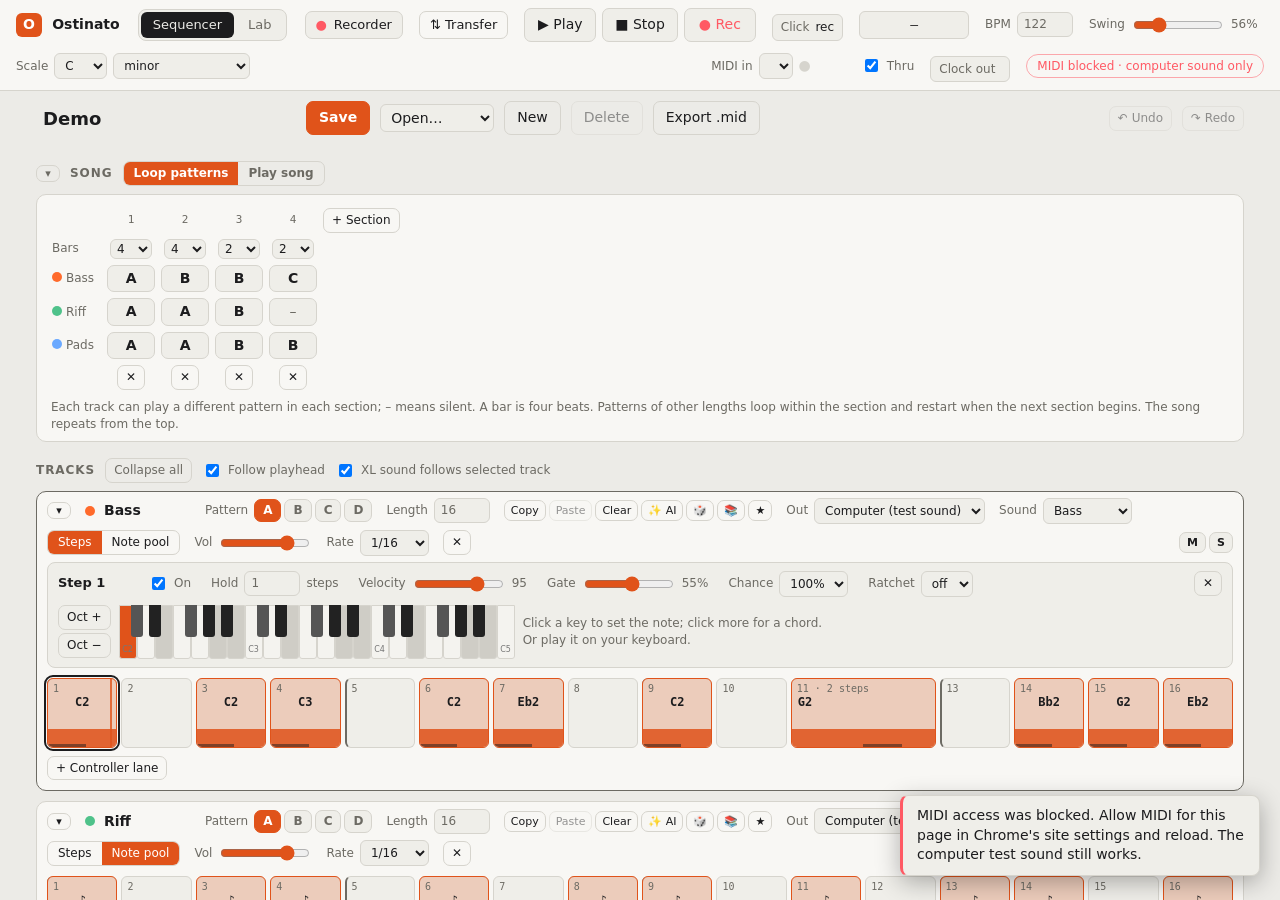
==== editor.html @ 7d1cdc45 "Ostinato: instruments, sequencer and recorder in the browser, with the microKORG XL supported in dep" ====
<!doctype html>
<html lang="en">
<head>
  <meta charset="utf-8">
  <meta name="viewport" content="width=device-width, initial-scale=1">
  <title>microKORG XL · Ostinato</title>
  <link rel="stylesheet" href="style.css">
  <!-- These pages run inside index.html, which keeps both alive so playback never stops. -->
  <script>if (top === self) location.replace('index.html' + location.search + '#editor');</script>
</head>
<body>
  <header class="topbar">
    <div class="brand">
      <span class="brand-mark">O</span>
      <span class="brand-name">Ostinato</span>
      <nav class="app-nav" aria-label="Switch view">
        <a href="index.html#editor" data-view="editor" aria-current="page">microKORG XL</a>
        <a href="index.html#sequencer" data-view="sequencer">Sequencer</a>
        <a href="index.html#lab" data-view="lab">Lab</a>
      </nav>
    </div>
    <div class="midi-setup">
      <label>In <select id="midi-in"></select></label>
      <label>Out <select id="midi-out"></select></label>
      <label>Ch <select id="midi-ch"></select></label>
      <label title="Whole program: resends the full patch on each edit — always works. Parameter: sends just the changed value — smoother while notes are held.">Send
        <select id="send-mode">
          <option value="dump">Whole program</option>
          <option value="param">Parameter</option>
        </select>
      </label>
      <button id="btn-connect" class="ghost">Find synth</button>
      <span id="conn-status" class="status-pill">No MIDI</span>
    </div>
  </header>

  <section class="program-bar">
    <div class="program-id">
      <span id="slot-label" class="slot">--</span>
      <input id="prog-name" maxlength="8" spellcheck="false" autocomplete="off" aria-label="Program name">
      <span id="voicing" class="vbadge"></span>
      <span id="dirty-flag" class="dirty" hidden>edited</span>
    </div>
    <div class="program-actions">
      <button id="btn-get" title="Read the program currently selected on the synth">Get from synth</button>
      <button id="btn-send" title="Send this program to the synth's edit buffer (doesn't save)">Send to synth</button>
      <button id="btn-write" class="accent" title="Save this program into one of the synth's 128 slots">Write to slot…</button>
      <button id="btn-mine" title="Keep this sound in your My Sounds collection on this computer">Add to My Sounds</button>
      <span class="sep"></span>
      <button id="btn-load" class="ghost">Open .syx</button>
      <button id="btn-save" class="ghost">Save .syx</button>
      <button id="btn-init" class="ghost" title="Start from a basic saw patch">Init</button>
      <input id="file-input" type="file" accept=".syx,.SYX,.mkxl_all,.mkxlp_all,application/octet-stream" hidden>
    </div>
  </section>

  <nav class="tabs" role="tablist">
    <button role="tab" data-tab="presets">Presets</button>
    <button role="tab" data-tab="ai">AI Designer</button>
    <button role="tab" data-tab="t1" aria-selected="true">Timbre 1</button>
    <button role="tab" data-tab="t2">Timbre 2</button>
    <button role="tab" data-tab="fx">Effects</button>
    <button role="tab" data-tab="arp">Program &amp; Arp</button>
    <button role="tab" data-tab="voc">Vocoder</button>
    <button role="tab" data-tab="lib">Library</button>
    <button role="tab" data-tab="log">MIDI Log</button>
    <button role="tab" data-tab="help">Help</button>
  </nav>

  <main id="view"></main>

  <footer class="keys-bar">
    <div id="keyboard" class="keyboard" aria-label="Audition keyboard"></div>
    <div class="keys-hint">Play with your computer keys: <kbd>A</kbd>–<kbd>K</kbd> white, <kbd>W</kbd> <kbd>E</kbd> <kbd>T</kbd> <kbd>Y</kbd> <kbd>U</kbd> black, <kbd>Z</kbd>/<kbd>X</kbd> octave</div>
  </footer>

  <div id="toasts" class="toasts" aria-live="polite"></div>

  <dialog id="write-dialog">
    <form method="dialog">
      <h2>Write to slot</h2>
      <p>This overwrites the program stored in the chosen slot on the synth.</p>
      <label>Slot <select id="write-slot"></select></label>
      <menu>
        <button value="cancel" class="ghost">Cancel</button>
        <button value="ok" class="accent">Write</button>
      </menu>
    </form>
  </dialog>

  <script type="module" src="js/xl/app.js"></script>
  <script type="module" src="js/core/topbar.js"></script>
</body>
</html>
---- style.css ----
:root {
  --bg: #141416;
  --panel: #1d1e21;
  --panel-2: #25262a;
  --line: #34363b;
  --text: #e9e7e3;
  --muted: #9a9890;
  --accent: #ff6a2b;
  --accent-soft: rgba(255, 106, 43, 0.16);
  --ok: #4fc28a;
  --warn: #f3b33d;
  --err: #ff5964;
  --knob-track: #3a3c42;
  --radius: 10px;
  --mono: ui-monospace, "SF Mono", Menlo, monospace;
  color-scheme: dark;
}

@media (prefers-color-scheme: light) {
  :root:not([data-theme="dark"]) {
    --bg: #ecebe7;
    --panel: #f8f7f4;
    --panel-2: #efeee9;
    --line: #d6d4cd;
    --text: #1c1c1e;
    --muted: #6c6a63;
    --accent: #e0531a;
    --accent-soft: rgba(224, 83, 26, 0.12);
    --knob-track: #d9d7d0;
    color-scheme: light;
  }
}

* { box-sizing: border-box; }

body {
  margin: 0;
  background: var(--bg);
  color: var(--text);
  font: 14px/1.4 -apple-system, BlinkMacSystemFont, "Segoe UI", system-ui, sans-serif;
  padding-bottom: 120px;
}

button, select, input { font: inherit; color: inherit; }

button {
  background: var(--panel-2);
  border: 1px solid var(--line);
  border-radius: 7px;
  padding: 6px 12px;
  cursor: pointer;
  white-space: nowrap;
}
button:hover { border-color: var(--muted); }
button:disabled { opacity: .45; cursor: default; }
button.accent { background: var(--accent); border-color: var(--accent); color: #fff; font-weight: 600; }
button.ghost { background: transparent; }
button.small { padding: 3px 8px; font-size: 12px; }

select {
  background: var(--panel-2);
  border: 1px solid var(--line);
  border-radius: 6px;
  padding: 4px 6px;
  max-width: 100%;
}

kbd {
  font-family: var(--mono);
  font-size: 11px;
  border: 1px solid var(--line);
  border-bottom-width: 2px;
  border-radius: 4px;
  padding: 0 4px;
}

/* ---- top bar ---- */

.topbar {
  display: flex;
  flex-wrap: wrap;
  gap: 12px 24px;
  align-items: center;
  justify-content: space-between;
  padding: 12px 20px;
  border-bottom: 1px solid var(--line);
  background: var(--panel);
}
.brand { display: flex; align-items: center; gap: 10px; }
.brand-mark {
  font-weight: 800;
  letter-spacing: .02em;
  background: var(--accent);
  color: #fff;
  border-radius: 6px;
  padding: 2px 7px;
}
.brand-name { font-weight: 600; }

/* Switches between the microKORG XL editor and Sequencer pages; same place on both. */
.app-nav { display: inline-flex; gap: 2px; margin-left: 8px; padding: 2px; background: var(--panel-2); border: 1px solid var(--line); border-radius: 8px; }
.app-nav a { padding: 4px 12px; border-radius: 6px; color: var(--muted); text-decoration: none; font-size: 13px; font-weight: 500; white-space: nowrap; }
.app-nav a:hover { color: var(--text); }
.app-nav a[aria-current="page"] { background: var(--text); color: var(--bg); }
.midi-setup { display: flex; flex-wrap: wrap; gap: 8px 12px; align-items: center; }
.midi-setup label { display: flex; gap: 6px; align-items: center; color: var(--muted); font-size: 13px; }
.midi-setup select { color: var(--text); }
#midi-in, #midi-out { max-width: 190px; }

.status-pill {
  font-size: 12px;
  padding: 3px 10px;
  border-radius: 99px;
  border: 1px solid var(--line);
  color: var(--muted);
}
.status-pill.ok { color: var(--ok); border-color: color-mix(in srgb, var(--ok) 50%, transparent); }
.status-pill.warn { color: var(--warn); border-color: color-mix(in srgb, var(--warn) 50%, transparent); }
.status-pill.err { color: var(--err); border-color: color-mix(in srgb, var(--err) 50%, transparent); }

/* ---- program bar ---- */

.program-bar {
  display: flex;
  flex-wrap: wrap;
  gap: 12px;
  align-items: center;
  justify-content: space-between;
  padding: 14px 20px;
}
.program-id { display: flex; align-items: center; gap: 12px; }
.slot {
  font-family: var(--mono);
  color: var(--accent);
  font-weight: 700;
  min-width: 3.5em;
}
#prog-name {
  font-family: var(--mono);
  font-size: 22px;
  letter-spacing: .08em;
  width: 12ch;
  background: #0b0b0c;
  color: #ffb08a;
  border: 1px solid var(--line);
  border-radius: 6px;
  padding: 4px 10px;
}
@media (prefers-color-scheme: light) {
  :root:not([data-theme="dark"]) #prog-name { background: #1c1c1e; color: #ffb08a; }
}
.dirty { font-size: 12px; color: var(--warn); }
.program-actions { display: flex; flex-wrap: wrap; gap: 8px; align-items: center; }
.sep { width: 1px; height: 22px; background: var(--line); margin: 0 4px; }

/* ---- tabs ---- */

.tabs {
  display: flex;
  gap: 2px;
  padding: 0 20px;
  border-bottom: 1px solid var(--line);
  overflow-x: auto;
}
.tabs button {
  border: 0;
  border-bottom: 2px solid transparent;
  border-radius: 0;
  background: none;
  padding: 10px 14px;
  color: var(--muted);
}
.tabs button[aria-selected="true"] { color: var(--text); border-bottom-color: var(--accent); }

main { padding: 20px; }

/* ---- modules ---- */

.grid {
  display: grid;
  grid-template-columns: repeat(auto-fill, minmax(260px, 1fr));
  gap: 14px;
  align-items: start;
}
.module {
  background: var(--panel);
  border: 1px solid var(--line);
  border-radius: var(--radius);
  padding: 12px 14px 14px;
}
.module.wide { grid-column: span 2; }
.module.full { grid-column: 1 / -1; }
@media (max-width: 620px) { .module.wide { grid-column: auto; } }
.module h3 {
  margin: 0 0 10px;
  font-size: 12px;
  text-transform: uppercase;
  letter-spacing: .1em;
  color: var(--muted);
  display: flex;
  justify-content: space-between;
  align-items: center;
}
.module h3 .tag { text-transform: none; letter-spacing: 0; color: var(--accent); font-weight: 500; }
.controls { display: flex; flex-wrap: wrap; gap: 10px 6px; align-items: flex-start; }
.module.inactive .controls, .module.inactive .env { opacity: .4; }

.view-note {
  margin: 0 0 14px;
  color: var(--muted);
}
.view-note strong { color: var(--text); }
.toolbar { display: flex; flex-wrap: wrap; gap: 8px; align-items: center; margin-bottom: 14px; }

/* knob */
.knob {
  width: 66px;
  display: flex;
  flex-direction: column;
  align-items: center;
  gap: 2px;
  user-select: none;
  touch-action: none;
}
.knob svg { width: 46px; height: 46px; cursor: ns-resize; display: block; }
.knob svg:focus { outline: none; }
.knob svg:focus-visible { outline: 2px solid var(--accent); outline-offset: 2px; border-radius: 50%; }
.knob .track { stroke: var(--knob-track); }
.knob .fill { stroke: var(--accent); }
.knob .cap { fill: var(--panel-2); stroke: var(--line); }
.knob .needle { stroke: var(--text); }
.knob .label, .choice .label, .toggle .label { font-size: 11px; color: var(--muted); text-align: center; line-height: 1.2; }
.knob .value {
  font-family: var(--mono);
  font-size: 11px;
  color: var(--text);
  text-align: center;
  white-space: nowrap;
  min-height: 1.3em;
}

/* select-style control */
.choice { display: flex; flex-direction: column; gap: 3px; min-width: 96px; }
.choice select { font-size: 12px; }

/* toggle */
.toggle {
  display: flex;
  flex-direction: column;
  align-items: center;
  gap: 4px;
  width: 66px;
}
.toggle button {
  width: 40px;
  height: 22px;
  border-radius: 99px;
  padding: 0;
  position: relative;
}
.toggle button::after {
  content: "";
  position: absolute;
  top: 3px; left: 3px;
  width: 14px; height: 14px;
  border-radius: 50%;
  background: var(--muted);
  transition: transform .12s;
}
.toggle button[aria-pressed="true"] { background: var(--accent-soft); border-color: var(--accent); }
.toggle button[aria-pressed="true"]::after { transform: translateX(18px); background: var(--accent); }

/* envelope / lfo graphics */
.env { width: 100%; height: 56px; margin-bottom: 6px; display: block; }
.env path.line { fill: none; stroke: var(--accent); stroke-width: 2; }
.env path.area { fill: var(--accent-soft); }
.env line { stroke: var(--line); }

/* patch rows */
.patch-row {
  display: grid;
  grid-template-columns: 20px 1fr 1fr 66px;
  gap: 8px;
  align-items: center;
  padding: 4px 0;
  border-top: 1px solid var(--line);
}
.patch-row:first-of-type { border-top: 0; }
.patch-row .num { color: var(--muted); font-family: var(--mono); }
.patch-row .knob svg { width: 34px; height: 34px; }
.patch-row .knob .label { display: none; }

/* vocoder bands */
.bands { display: grid; grid-template-columns: repeat(16, 1fr); gap: 6px; }
.band { display: flex; flex-direction: column; align-items: center; gap: 4px; }
.band input[type=range] {
  writing-mode: vertical-lr;
  direction: rtl;
  height: 110px;
  width: 20px;
  accent-color: var(--accent);
}
.band .bnum { font-size: 11px; color: var(--muted); font-family: var(--mono); }
.band .knob { width: 40px; }
.band .knob svg { width: 28px; height: 28px; }
.band .knob .label { display: none; }
@media (max-width: 760px) { .bands { grid-template-columns: repeat(8, 1fr); } }

/* arp steps */
.steps { display: flex; gap: 6px; }
.steps button {
  width: 34px; height: 34px;
  font-family: var(--mono);
  padding: 0;
}
.steps button[aria-pressed="true"] { background: var(--accent); border-color: var(--accent); color: #fff; }
.steps button.beyond { opacity: .35; }

/* library */
.lib-grid {
  display: grid;
  grid-template-columns: repeat(auto-fill, minmax(150px, 1fr));
  gap: 6px;
}
.lib-bank { margin: 18px 0 8px; font-size: 12px; text-transform: uppercase; letter-spacing: .1em; color: var(--muted); }
.lib-slot {
  text-align: left;
  display: flex;
  gap: 8px;
  align-items: baseline;
  padding: 6px 8px;
  background: var(--panel);
}
.lib-slot .n { font-family: var(--mono); color: var(--accent); font-size: 12px; }
.lib-slot .nm { font-family: var(--mono); overflow: hidden; text-overflow: ellipsis; }
.lib-slot.empty .nm { color: var(--muted); }
.lib-slot.current { border-color: var(--accent); }
.progress { height: 4px; background: var(--line); border-radius: 2px; overflow: hidden; flex: 1; min-width: 120px; max-width: 300px; }
.progress div { height: 100%; background: var(--accent); width: 0; transition: width .1s; }

/* log */
.log {
  font-family: var(--mono);
  font-size: 12px;
  background: var(--panel);
  border: 1px solid var(--line);
  border-radius: var(--radius);
  padding: 8px 12px;
  max-height: 60vh;
  overflow: auto;
}
.log div { padding: 2px 0; border-bottom: 1px solid color-mix(in srgb, var(--line) 50%, transparent); word-break: break-all; }
.log .dir-in { color: var(--ok); }
.log .dir-out { color: var(--accent); }
.log .desc { color: var(--text); }
.log .bytes { color: var(--muted); }

/* help */
.help { max-width: 760px; color: var(--muted); }
.help h2 { color: var(--text); font-size: 18px; }
.help ol li { margin-bottom: 6px; }
.help strong { color: var(--text); }

/* keyboard */
.keys-bar {
  position: fixed;
  left: 0; right: 0; bottom: 0;
  background: var(--panel);
  border-top: 1px solid var(--line);
  padding: 8px 20px;
  display: flex;
  gap: 16px;
  align-items: center;
  z-index: 5;
}
.keys-hint { font-size: 12px; color: var(--muted); }
@media (max-width: 860px) { .keys-hint { display: none; } }
.keyboard { position: relative; height: 70px; flex: 0 0 auto; display: flex; }
.keyboard .white {
  width: 28px; height: 70px;
  background: #f4f2ee;
  border: 1px solid #888;
  border-radius: 0 0 4px 4px;
  padding: 0;
}
.keyboard .black {
  position: absolute;
  width: 18px; height: 42px;
  background: #1a1a1a;
  border: 1px solid #000;
  border-radius: 0 0 3px 3px;
  padding: 0;
  z-index: 1;
}
.keyboard .down { background: var(--accent) !important; }

/* toasts */
.toasts {
  position: fixed;
  right: 20px;
  bottom: 100px;
  display: flex;
  flex-direction: column;
  gap: 8px;
  z-index: 10;
}
.toast {
  background: var(--panel-2);
  border: 1px solid var(--line);
  border-left: 3px solid var(--accent);
  border-radius: 8px;
  padding: 10px 14px;
  max-width: 360px;
  box-shadow: 0 6px 24px rgba(0, 0, 0, .3);
}
.toast.ok { border-left-color: var(--ok); }
.toast.err { border-left-color: var(--err); }

dialog {
  background: var(--panel);
  color: var(--text);
  border: 1px solid var(--line);
  border-radius: 12px;
  padding: 20px 24px;
  max-width: 420px;
}
dialog::backdrop { background: rgba(0, 0, 0, .5); }
dialog h2 { margin: 0 0 8px; font-size: 18px; }
dialog p { color: var(--muted); margin: 0 0 14px; }
dialog menu { display: flex; justify-content: flex-end; gap: 8px; padding: 0; margin: 18px 0 0; }

@media (max-width: 600px) {
  .topbar, .program-bar, main { padding-left: 16px; padding-right: 16px; }
  .tabs { padding: 0 8px; }
}

/* ---- presets ---- */
.chip {
  border-radius: 99px;
  padding: 4px 12px;
  font-size: 13px;
  background: transparent;
}
.chip.on { background: var(--accent-soft); border-color: var(--accent); color: var(--text); }
.search {
  background: var(--panel-2);
  border: 1px solid var(--line);
  border-radius: 6px;
  padding: 5px 10px;
  min-width: 200px;
}
.preset-grid {
  display: grid;
  grid-template-columns: repeat(auto-fill, minmax(150px, 1fr));
  gap: 6px;
}
.preset {
  display: flex;
  flex-direction: column;
  align-items: flex-start;
  gap: 2px;
  text-align: left;
  background: var(--panel);
  padding: 7px 10px;
  white-space: normal;
}
.preset .nm { font-family: var(--mono); }
.preset .meta { font-size: 11px; color: var(--muted); }
.preset.current { border-color: var(--accent); background: var(--accent-soft); }

/* ---- AI designer ---- */
.ai-compose { max-width: 900px; margin-bottom: 18px; }
.ai-compose textarea {
  width: 100%;
  background: var(--panel);
  border: 1px solid var(--line);
  border-radius: var(--radius);
  padding: 10px 12px;
  font-size: 15px;
  resize: vertical;
  margin-bottom: 10px;
}
.ai-compose textarea:focus { outline: 2px solid var(--accent); outline-offset: -1px; }
.examples .chip { font-size: 12px; }
.ai-history { display: flex; flex-direction: column; gap: 12px; max-width: 900px; }
.ai-request { color: var(--muted); }
.ai-request .tag { font-size: 11px; text-transform: uppercase; letter-spacing: .08em; color: var(--accent); }
.ai-name { font-family: var(--mono); font-size: 16px; color: var(--text); letter-spacing: .06em; text-transform: none; }
.ai-summary { margin: 4px 0 10px; }
.ai-error { color: var(--err); margin: 8px 0 0; }
.ai-working { display: flex; align-items: center; gap: 8px; margin: 10px 0 6px; }
.ai-steps { margin: 6px 0 0; padding-left: 20px; color: var(--muted); font-size: 13px; }
.ai-steps li { margin: 2px 0; }
.ai-steps li.note { list-style: none; margin-left: -20px; font-style: italic; }
.ai-changes { font-size: 12px; max-height: 260px; overflow: auto; color: var(--muted); padding-left: 18px; }
.ai-changes code { color: var(--text); }
details summary { cursor: pointer; color: var(--muted); font-size: 13px; margin-top: 6px; }
.spinner {
  width: 14px; height: 14px;
  border: 2px solid var(--line);
  border-top-color: var(--accent);
  border-radius: 50%;
  animation: spin .8s linear infinite;
}
@keyframes spin { to { transform: rotate(360deg); } }
code { font-family: var(--mono); font-size: 12px; }

table.ports { border-collapse: collapse; font-size: 12px; margin-bottom: 6px; }
table.ports th, table.ports td { text-align: left; padding: 4px 10px 4px 0; border-bottom: 1px solid var(--line); }
table.ports th { color: var(--muted); font-weight: 500; }
table.ports td.bytes { font-family: var(--mono); color: var(--muted); }

/* My Sounds delete button */
.preset-wrap { position: relative; display: flex; }
.preset-wrap .preset { flex: 1; padding-right: 28px; }

/* Recent designs */
.recent { max-width: 900px; margin-top: 28px; }
.recent h2 { font-size: 15px; display: flex; gap: 10px; align-items: center; margin: 0 0 4px; }
.recent-list { display: flex; flex-direction: column; }
.recent-row {
  display: grid; grid-template-columns: 110px 1fr auto auto; gap: 12px; align-items: center;
  padding: 7px 0; border-bottom: 1px solid var(--line);
}
.recent-row .ai-name { font-size: 14px; }
.recent-row .req { color: var(--muted); overflow: hidden; text-overflow: ellipsis; white-space: nowrap; }
.recent-row .when { color: var(--muted); font-size: 12px; white-space: nowrap; }
.recent-row .acts { display: flex; gap: 6px; }
.recent-row.unfinished .ai-name { color: var(--muted); font-style: italic; }
@media (max-width: 600px) {
  .recent-row { grid-template-columns: 1fr auto; }
  .recent-row .req { grid-column: 1 / -1; grid-row: 2; }
}

/* AI variations */
.variations { display: flex; align-items: center; gap: 6px; color: var(--muted); font-size: 13px; margin-left: 6px; }
.variants { display: grid; grid-template-columns: repeat(auto-fill, minmax(260px, 1fr)); gap: 10px; }
.variant { border: 1px solid var(--line); border-radius: var(--radius); padding: 10px 12px; background: var(--panel-2); }
.variant.on { border-color: var(--accent); background: var(--accent-soft); }
.variant-play {
  width: 100%; display: flex; justify-content: space-between; align-items: center;
  background: transparent; border: 0; padding: 0; text-align: left;
}
.variant-play .tag { font-size: 11px; color: var(--accent); }
.variant .ai-summary { font-size: 13px; margin: 6px 0 8px; }

/* AI designer: what the next request applies to */
.ai-context { display: flex; align-items: center; gap: 10px; flex-wrap: wrap; margin-bottom: 8px; color: var(--muted); }
.ai-context strong { color: var(--text); font-family: var(--mono); }

/* Recent designs rows are buttons */
button.recent-row {
  width: 100%; text-align: left; background: transparent; border: 0; border-bottom: 1px solid var(--line);
  border-radius: 0; padding: 8px 8px; grid-template-columns: 130px 1fr auto;
}
button.recent-row:hover:not(:disabled) { background: var(--panel-2); }
button.recent-row.on { background: var(--accent-soft); box-shadow: inset 3px 0 0 var(--accent); }
button.recent-row:disabled { cursor: default; opacity: 1; }
button.recent-row:disabled:not(.unfinished) { opacity: .6; }

/* Presets grouped by sound type */
.preset-group {
  display: flex; align-items: baseline; gap: 8px;
  margin: 22px 0 8px; font-size: 13px; text-transform: uppercase; letter-spacing: .08em; color: var(--text);
}
.preset-group:first-child { margin-top: 4px; }
.preset-group .count { color: var(--muted); font-size: 12px; letter-spacing: 0; }

/* Preset tiles: edit-type / delete buttons and the type editor */
.preset-wrap .preset { padding-right: 46px; }
.tile-actions { position: absolute; top: 4px; right: 4px; display: flex; gap: 2px; }
.tile-btn {
  width: 22px; height: 22px; padding: 0; border: 0; border-radius: 50%;
  background: transparent; color: var(--muted); font-size: 13px; line-height: 1; opacity: .35;
}
.preset-wrap:hover .tile-btn, .tile-btn:focus-visible { opacity: 1; }
.tile-btn:hover { background: var(--panel-2); color: var(--text); }
.tile-btn.del { font-size: 16px; }
.tile-btn.del:hover { color: var(--err); }
.type-editor {
  position: absolute; z-index: 4; top: calc(100% + 4px); left: 0; width: 320px; max-width: calc(100vw - 40px);
  background: var(--panel); border: 1px solid var(--line); border-radius: var(--radius);
  box-shadow: 0 10px 30px rgba(0, 0, 0, .35); padding: 10px 12px;
}
.te-head { display: flex; justify-content: space-between; align-items: center; font-weight: 600; margin-bottom: 8px; }
.te-types { display: flex; flex-wrap: wrap; gap: 6px; }
.te-types .chip { font-size: 12px; padding: 3px 10px; }
.te-foot { display: flex; gap: 8px; align-items: center; margin-top: 10px; }
.te-foot input { flex: 1; background: var(--panel-2); border: 1px solid var(--line); border-radius: 6px; padding: 4px 8px; }
.inline-select { display: flex; align-items: center; gap: 6px; color: var(--muted); font-size: 13px; }

/* Poly / Mono label on the program bar and preset tiles */
.vbadge { display: inline-block; font-size: 10px; font-weight: 700; letter-spacing: .03em; text-transform: uppercase; padding: 1px 6px; border-radius: 99px; border: 1px solid var(--line); color: var(--muted); vertical-align: 1px; cursor: help; }
.vbadge.poly { color: var(--ok); border-color: color-mix(in srgb, var(--ok) 55%, transparent); }
.vbadge.mixed { color: var(--warn); border-color: color-mix(in srgb, var(--warn) 55%, transparent); }
.recent-wrap { position: relative; display: flex; }
.recent-wrap .recent-row { flex: 1; padding-right: 34px; }
.recent-wrap .tile-btn { position: absolute; top: 50%; right: 6px; transform: translateY(-50%); }
.recent-wrap:hover .tile-btn { opacity: 1; }
.recent-removed { margin-top: 10px; color: var(--muted); font-size: 13px; }
.recent-removed summary { cursor: pointer; }

/* AI settings panel (AI tab) */
.ai-provider-bar { display: flex; align-items: center; gap: 12px; flex-wrap: wrap; margin-bottom: 8px; }
.ai-settings { background: var(--panel); border: 1px solid var(--line); border-radius: var(--radius); padding: 12px 16px; margin: 8px 0 16px; display: flex; flex-direction: column; gap: 10px; max-width: 760px; }
.set-head { display: flex; align-items: center; justify-content: space-between; }
.set-head h3 { margin: 0; font-size: 15px; }
.set-head .tile-btn { opacity: 1; }
.set-providers { display: flex; flex-direction: column; gap: 4px; }
.set-provider { display: flex; gap: 8px; align-items: center; padding: 6px 10px; border: 1px solid var(--line); border-radius: 8px; cursor: pointer; }
.set-provider.on { border-color: var(--accent); background: var(--accent-soft); }
.set-field { display: grid; grid-template-columns: 90px 1fr; gap: 4px 12px; align-items: center; }
.set-field input, .set-field select { background: var(--panel-2); border: 1px solid var(--line); border-radius: 6px; padding: 5px 8px; min-width: 0; }
.set-label { color: var(--muted); font-size: 13px; }
.set-hint { grid-column: 2; color: var(--muted); font-size: 12px; margin: 0; }
p.set-hint { grid-column: auto; }
.set-row { display: flex; gap: 8px; align-items: center; flex-wrap: wrap; }
.set-row select { max-width: 340px; }
.set-status { color: var(--warn); font-size: 13px; }
.set-status.ok { color: var(--ok); }
.set-warn { color: var(--warn); font-size: 13px; margin: 0; }

/* ● Recorder button (js/core/topbar.js), in every page's top bar */
.rec-btn { margin-left: 8px; padding: 4px 10px; font-size: 13px; }
.rec-btn .dot { color: var(--err); }
.rec-btn.on { background: var(--text); color: var(--bg); border-color: var(--text); }
.xfer-btn { margin-left: 6px; padding: 4px 10px; font-size: 13px; }
.xfer-dialog { background: var(--panel); color: var(--text); border: 1px solid var(--line); border-radius: 12px; padding: 18px 20px; max-width: 460px; box-shadow: 0 12px 40px rgba(0, 0, 0, .4); }
.xfer-dialog::backdrop { background: rgba(0, 0, 0, .45); }
.xfer-dialog h3 { margin: 0 0 8px; }
.xfer-dialog p { margin: 6px 0; font-size: 14px; line-height: 1.45; }
.xfer-row { display: flex; align-items: center; gap: 8px; margin-top: 14px; }
.xfer-row .spacer { flex: 1; }
.xfer-import .btn-like { display: inline-block; background: var(--panel-2); border: 1px solid var(--line); border-radius: 7px; padding: 6px 12px; cursor: pointer; }
.xfer-import .btn-like:hover { border-color: var(--muted); }
.xfer-msg { min-height: 1.2em; }
.xfer-msg.ok { color: var(--ok); }
.xfer-msg.err { color: var(--err); }
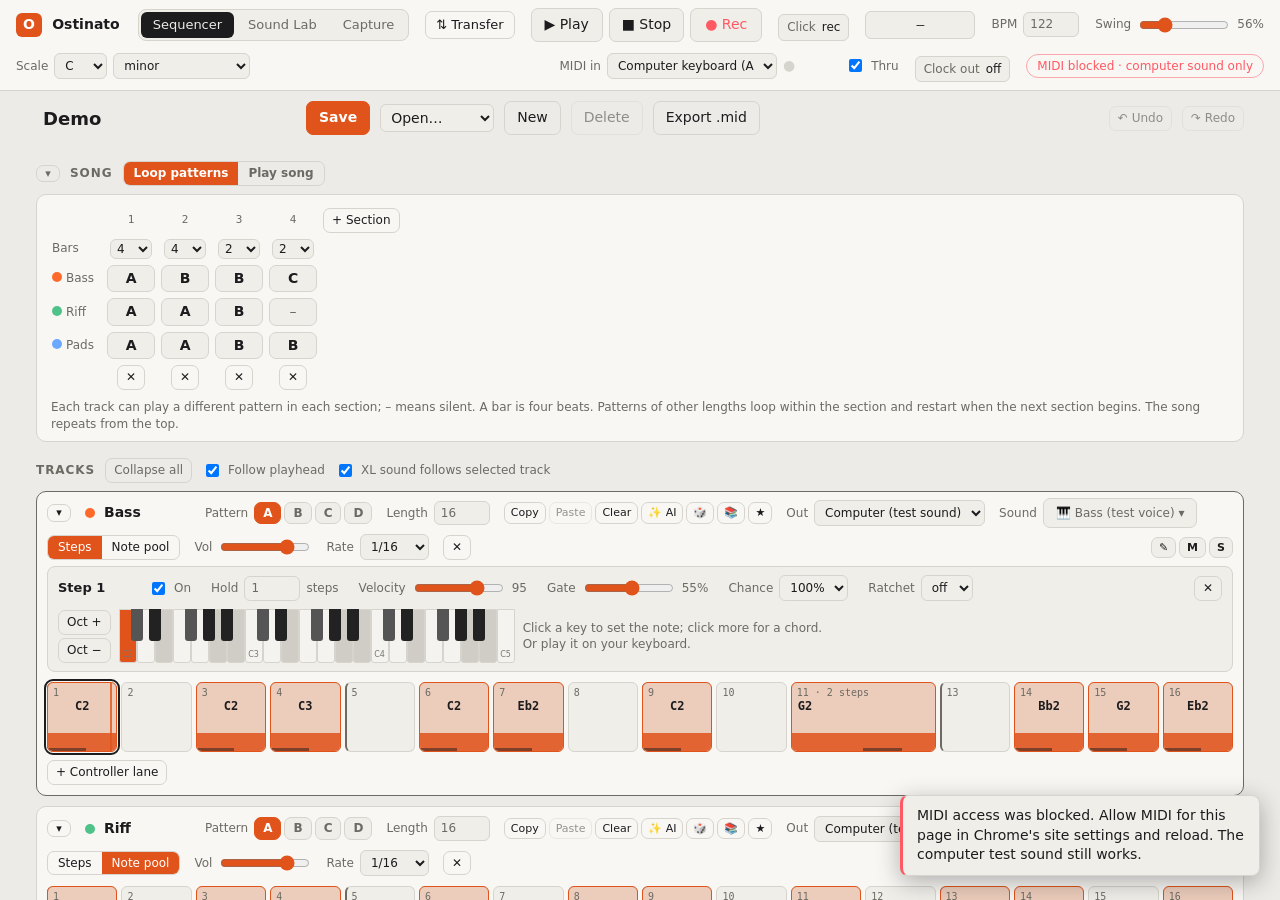
==== commit 72b968de: "Tabs (Sequencer, Sound Lab, Capture, Instruments); Sound Lab library and sound picker; Capture take " ====
--- a/editor.html
+++ b/editor.html
@@ -13,11 +13,7 @@
     <div class="brand">
       <span class="brand-mark">O</span>
       <span class="brand-name">Ostinato</span>
-      <nav class="app-nav" aria-label="Switch view">
-        <a href="index.html#editor" data-view="editor" aria-current="page">microKORG XL</a>
-        <a href="index.html#sequencer" data-view="sequencer">Sequencer</a>
-        <a href="index.html#lab" data-view="lab">Lab</a>
-      </nav>
+      <nav class="app-nav" aria-label="Switch view" data-page="instruments"></nav>
     </div>
     <div class="midi-setup">
       <label>In <select id="midi-in"></select></label>
--- a/style.css
+++ b/style.css
@@ -621,9 +621,6 @@
 .set-warn { color: var(--warn); font-size: 13px; margin: 0; }
 
 /* ● Recorder button (js/core/topbar.js), in every page's top bar */
-.rec-btn { margin-left: 8px; padding: 4px 10px; font-size: 13px; }
-.rec-btn .dot { color: var(--err); }
-.rec-btn.on { background: var(--text); color: var(--bg); border-color: var(--text); }
 .xfer-btn { margin-left: 6px; padding: 4px 10px; font-size: 13px; }
 .xfer-dialog { background: var(--panel); color: var(--text); border: 1px solid var(--line); border-radius: 12px; padding: 18px 20px; max-width: 460px; box-shadow: 0 12px 40px rgba(0, 0, 0, .4); }
 .xfer-dialog::backdrop { background: rgba(0, 0, 0, .45); }
@@ -636,3 +633,31 @@
 .xfer-msg { min-height: 1.2em; }
 .xfer-msg.ok { color: var(--ok); }
 .xfer-msg.err { color: var(--err); }
+.nav-badge { display: inline-block; margin-left: 6px; min-width: 16px; padding: 0 4px; border-radius: 8px; background: var(--err); color: #fff; font-size: 11px; line-height: 16px; text-align: center; }
+.nav-badge[hidden] { display: none; }
+/* The XL editor shown inside the Sound Lab (index.html): the Sound Lab's own bar is above it. */
+body.embedded .topbar .brand { display: none; }
+
+/* The sound picker (core/soundpicker.js) */
+.sound-picker { position: fixed; z-index: 50; display: flex; flex-direction: column; gap: 6px; padding: 10px 12px; background: var(--panel);
+  border: 1px solid var(--line); border-radius: var(--radius); box-shadow: 0 12px 32px rgba(0, 0, 0, .35); }
+.sp-head { display: flex; align-items: center; gap: 6px; }
+.sp-head .spacer { flex: 1; }
+.sp-search { width: 100%; }
+.sp-chips { display: flex; flex-wrap: wrap; gap: 4px; }
+.sp-chips .chip { padding: 2px 8px; font-size: 11px; border-radius: 10px; background: var(--panel-2); }
+.sp-chips .chip span { color: var(--muted); }
+.sp-chips .chip.on { background: var(--accent); border-color: var(--accent); color: #fff; }
+.sp-chips .chip.on span { color: inherit; opacity: .8; }
+.sp-list { flex: 1; min-height: 120px; overflow-y: auto; display: flex; flex-direction: column; gap: 1px; outline: none; }
+.sp-group { font-size: 10px; text-transform: uppercase; letter-spacing: .06em; color: var(--muted); margin: 8px 0 2px; }
+.sp-group:first-child { margin-top: 0; }
+.sp-row { display: flex; align-items: baseline; gap: 8px; text-align: left; border: 0; background: transparent; padding: 4px 8px; border-radius: 6px; font-size: 13px; }
+.sp-row .nm { flex: 1; min-width: 0; overflow: hidden; text-overflow: ellipsis; white-space: nowrap; }
+.sp-row .note { font-size: 11px; color: var(--muted); white-space: nowrap; overflow: hidden; text-overflow: ellipsis; max-width: 55%; }
+.sp-row:hover { background: var(--panel-2); }
+.sp-row.on { background: var(--accent-soft); box-shadow: inset 3px 0 0 var(--accent); font-weight: 600; }
+.sp-row.silent .nm { color: var(--muted); }
+.sp-empty { padding: 6px 0; }
+.sp-foot { font-size: 11px; }
+.sound-btn-pick { max-width: 300px; overflow: hidden; text-overflow: ellipsis; white-space: nowrap; }
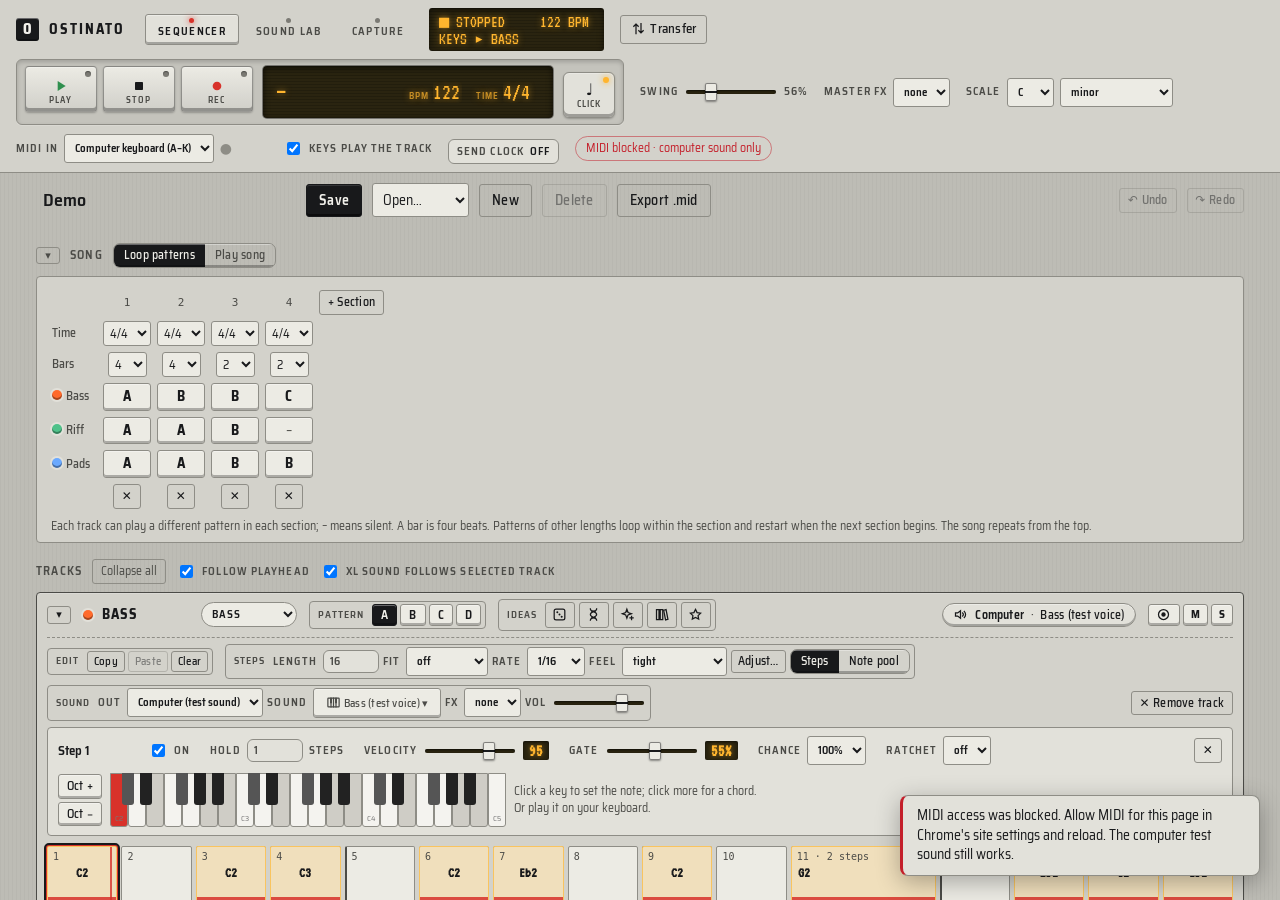
==== commit c0459d10: "Capture: Takes / Clips / Recordings tabs, takes kept by count, Keep and Forget with Undo, clips in t" ====
--- a/editor.html
+++ b/editor.html
@@ -5,6 +5,7 @@
   <meta name="viewport" content="width=device-width, initial-scale=1">
   <title>microKORG XL · Ostinato</title>
   <link rel="stylesheet" href="style.css">
+  <link rel="stylesheet" href="theme.css">
   <!-- These pages run inside index.html, which keeps both alive so playback never stops. -->
   <script>if (top === self) location.replace('index.html' + location.search + '#editor');</script>
 </head>
--- a/style.css
+++ b/style.css
@@ -635,8 +635,6 @@
 .xfer-msg.err { color: var(--err); }
 .nav-badge { display: inline-block; margin-left: 6px; min-width: 16px; padding: 0 4px; border-radius: 8px; background: var(--err); color: #fff; font-size: 11px; line-height: 16px; text-align: center; }
 .nav-badge[hidden] { display: none; }
-/* The XL editor shown inside the Sound Lab (index.html): the Sound Lab's own bar is above it. */
-body.embedded .topbar .brand { display: none; }
 
 /* The sound picker (core/soundpicker.js) */
 .sound-picker { position: fixed; z-index: 50; display: flex; flex-direction: column; gap: 6px; padding: 10px 12px; background: var(--panel);
@@ -661,3 +659,18 @@
 .sp-empty { padding: 6px 0; }
 .sp-foot { font-size: 11px; }
 .sound-btn-pick { max-width: 300px; overflow: hidden; text-overflow: ellipsis; white-space: nowrap; }
+
+/* the spectrogram editor (core/spectroedit.js), on any page */
+.spectro { position: fixed; inset: 0; z-index: 50; background: rgba(0, 0, 0, .55); display: flex; align-items: center; justify-content: center; padding: 16px; }
+.spectro-box { background: var(--panel); border: 1px solid var(--line); border-radius: var(--radius); width: min(1200px, 100%); max-height: 100%; overflow: auto; padding: 10px 14px 12px; box-shadow: 0 12px 40px rgba(0, 0, 0, .4); }
+.spectro-head, .spectro-tools, .spectro-foot { display: flex; align-items: center; gap: 10px; flex-wrap: wrap; }
+.spectro-head .spacer, .spectro-tools .spacer, .spectro-foot .spacer { flex: 1; }
+.spectro-tools { margin: 8px 0; }
+.spectro-tools input[type=range] { width: 110px; vertical-align: middle; }
+.spectro-view { position: relative; height: min(56vh, 520px); border-radius: 6px; overflow: hidden; background: #0c0820; }
+.spectro-c, .spectro-o { position: absolute; inset: 0; width: 100%; height: 100%; }
+.spectro-o { cursor: crosshair; touch-action: none; }
+.spectro-y span { position: absolute; left: 4px; transform: translateY(-100%); font: 10px var(--mono); color: rgba(255, 255, 255, .7); pointer-events: none; }
+.spectro-foot { margin-top: 8px; }
+.spectro-note { font-size: 12px; color: var(--ok); }
+.spectro-note.err, .spectro .err { color: var(--err); }
--- a/theme.css
+++ b/theme.css
@@ -0,0 +1,264 @@
+/* Front panel: Ostinato dressed as a piece of gear. Loaded last on every page, so it restyles what
+   style.css, sequencer.css, lab.css and recorder.css lay out: a grey chassis (black in dark mode),
+   engraved uppercase labels, keys with a bevel, step keys in the TR-808 colour groups with LEDs,
+   amber LCD readouts for values, LED tabs, and patch cords. Layout lives in the other files. */
+@import url('https://fonts.googleapis.com/css2?family=Saira+Semi+Condensed:wght@400;500;600;700&family=VT323&display=swap');
+
+:root {
+  --bg: #bdbcb5;          /* chassis */
+  --panel: #d3d2cb;
+  --panel-2: #e2e1da;
+  --line: #8e8d86;
+  --text: #18191b;        /* silkscreen */
+  --muted: #4b4b47;
+  --accent: #d8322a;      /* LED red */
+  --accent-soft: rgba(216, 50, 42, 0.14);
+  --ok: #2f8f4e;
+  --warn: #a35f00;
+  --err: #c41f2a;
+  --knob-track: #9d9c95;
+  --radius: 4px;
+  --pri: #18191b;         /* main buttons: dark keys */
+  --on-pri: #f1f0ea;
+  --key: #ecebe4;         /* step keys and pads */
+  --lcd: #2a2410;
+  --lcd-text: #ffb52e;
+  --led-off: #7b7a74;
+  --cord: #2b2c2f;        /* audio cords */
+  --mod: #b38612;         /* modulation cords */
+  --g0: #c8432c; --g1: #e07a2b; --g2: #e9c23f; --g3: #ebe8de; /* step-key groups, as on a TR-808 */
+  --display: 'Saira Semi Condensed', 'Arial Narrow', system-ui, sans-serif;
+  --lcd-font: 'VT323', ui-monospace, 'SF Mono', Menlo, monospace;
+  --bevel: inset 0 -2px 0 rgba(0, 0, 0, .28), inset 0 1px 0 rgba(255, 255, 255, .35);
+  color-scheme: light;
+}
+@media (prefers-color-scheme: dark) {
+  :root:not([data-theme="light"]) {
+    --bg: #111214; --panel: #1b1c1f; --panel-2: #26272b; --line: #3a3c41; --text: #eceae4; --muted: #9a9992;
+    --accent: #ff4636; --accent-soft: rgba(255, 70, 54, 0.16); --ok: #4fc27a; --warn: #ffb52e; --err: #ff5964; --knob-track: #3a3c41;
+    --pri: #eceae4; --on-pri: #111214; --key: #2a2c30; --lcd: #1a1405; --lcd-text: #ffb52e; --led-off: #3e3f43;
+    --cord: #cfcdc6; --mod: #e8b632;
+    --bevel: inset 0 -2px 0 rgba(0, 0, 0, .45), inset 0 1px 0 rgba(255, 255, 255, .07);
+    color-scheme: dark;
+  }
+}
+/* The old light-mode override in style.css ties itself to prefers-color-scheme; restate ours. */
+@media (prefers-color-scheme: light) {
+  :root:not([data-theme="dark"]) { --bg: #bdbcb5; --panel: #d3d2cb; --panel-2: #e2e1da; --line: #8e8d86; --text: #18191b; --muted: #4b4b47; --accent: #d8322a; --accent-soft: rgba(216, 50, 42, 0.14); --knob-track: #9d9c95; color-scheme: light; }
+}
+
+/* ---- chassis and type ---- */
+body {
+  font-family: var(--display);
+  background-color: var(--bg);
+  background-image: repeating-linear-gradient(90deg, color-mix(in srgb, var(--text) 3%, transparent) 0 1px, transparent 1px 4px);
+}
+h1, h2, h3, h4, .section-head, .module h3, .scope-h, .group-h, .route-h, .pick-group h4, .pad-group h4, label, .field, .prm label, .lane-name, .card .tag {
+  font-family: var(--display);
+}
+h2.section-head, .module h3, .scope-h, .pick-group h4, .pad-group h4, .route-h, .group-h, .lib-head b, .field, .prm label, .lane-name {
+  text-transform: uppercase; letter-spacing: .1em; font-weight: 600;
+}
+.prm label, .field, .lane-name { font-size: 11px; }
+.hint, .hint.plain, .help { text-transform: none; letter-spacing: 0; font-weight: 400; font-family: var(--display); }
+
+/* ---- keys (buttons) and selects ---- */
+button, select, input[type=number], input[type=text], input:not([type]) { border-radius: 3px; }
+button { background: var(--key); box-shadow: var(--bevel); font-family: var(--display); font-weight: 500; letter-spacing: .02em; }
+button:active:not(:disabled) { box-shadow: inset 0 1px 2px rgba(0, 0, 0, .35); transform: translateY(1px); }
+button.ghost { background: transparent; box-shadow: none; }
+button.ghost:hover { background: color-mix(in srgb, var(--key) 60%, transparent); }
+button.accent { background: var(--pri); border-color: var(--pri); color: var(--on-pri); box-shadow: inset 0 -2px 0 rgba(0, 0, 0, .5), inset 0 1px 0 rgba(255, 255, 255, .12); }
+select { background: var(--key); }
+
+/* Segment switches: keys in a row, the one that's on lit. */
+.seg-btn button.on, .pats button.on, .prm .seg-btn button.on, .chip.on, .sp-chips .chip.on, .lib-types .chip.on {
+  background: var(--pri); color: var(--on-pri); border-color: var(--pri);
+}
+
+/* ---- top bar: LED tabs ---- */
+.topbar { background: var(--panel); border-bottom: 1px solid var(--line); box-shadow: inset 0 -1px 0 rgba(255, 255, 255, .15); }
+.brand-mark { background: var(--pri); color: var(--on-pri); border-radius: 3px; box-shadow: var(--bevel); }
+.brand-name { font-family: var(--display); font-weight: 700; text-transform: uppercase; letter-spacing: .14em; }
+.app-nav { background: transparent; border: 0; gap: 4px; }
+.app-nav a {
+  position: relative; padding: 9px 12px 4px; border: 1px solid transparent; border-radius: 3px;
+  font-family: var(--display); font-size: 11px; font-weight: 600; text-transform: uppercase; letter-spacing: .12em;
+}
+.app-nav a::before { content: ""; position: absolute; top: 3px; left: 50%; width: 5px; height: 5px; margin-left: -2.5px; border-radius: 50%; background: var(--led-off); }
+.app-nav a[aria-current="page"] { background: var(--panel-2); color: var(--text); border-color: var(--line); box-shadow: var(--bevel); }
+.app-nav a[aria-current="page"]::before { background: var(--accent); box-shadow: 0 0 6px var(--accent); }
+
+/* ---- LCD readouts: positions, values, names ---- */
+.pos, #prog-name, .ai-name, .lcd {
+  font-family: var(--lcd-font); color: var(--lcd-text); background-color: var(--lcd); border-color: transparent;
+  box-shadow: inset 0 2px 6px rgba(0, 0, 0, .6);
+  background-image: repeating-linear-gradient(0deg, rgba(0, 0, 0, .18) 0 1px, transparent 1px 3px);
+  text-shadow: 0 0 6px color-mix(in srgb, var(--lcd-text) 55%, transparent);
+}
+.pos { font-size: 20px; letter-spacing: .04em; padding: 1px 10px; border-radius: 3px; }
+#prog-name { color: var(--lcd-text); background-color: var(--lcd); font-size: 24px; }
+.prm .val, .view-pop .val, .mrow .val, .e-vel, .e-gate, .pad-edit .val {
+  font-family: var(--lcd-font); font-size: 16px; line-height: 1; color: var(--lcd-text); background: var(--lcd);
+  padding: 2px 6px 1px; border-radius: 2px; text-align: right; box-shadow: inset 0 1px 3px rgba(0, 0, 0, .6);
+  text-shadow: 0 0 4px color-mix(in srgb, var(--lcd-text) 45%, transparent);
+}
+
+/* ---- faders (range inputs) ---- */
+input[type=range] { -webkit-appearance: none; appearance: none; background: transparent; height: 18px; accent-color: var(--accent); }
+input[type=range]::-webkit-slider-runnable-track { height: 4px; border-radius: 2px; background: var(--lcd); box-shadow: inset 0 1px 2px rgba(0, 0, 0, .6); }
+input[type=range]::-webkit-slider-thumb {
+  -webkit-appearance: none; width: 12px; height: 18px; margin-top: -7px; border-radius: 2px;
+  background: linear-gradient(var(--key) 0 45%, var(--text) 45% 55%, var(--key) 55%); border: 1px solid rgba(0, 0, 0, .45);
+  box-shadow: 0 1px 2px rgba(0, 0, 0, .4);
+}
+input[type=range]::-moz-range-track { height: 4px; border-radius: 2px; background: var(--lcd); }
+input[type=range]::-moz-range-thumb { width: 12px; height: 18px; border-radius: 2px; background: var(--key); border: 1px solid rgba(0, 0, 0, .45); }
+
+/* ---- panels ---- */
+.card, .module, .track, .scope-pane, .patch-view, .song, .library, .ai-panel, .ideas, .editor, .kit-from, .rack-fx, .spectro-box {
+  border-radius: 4px;
+}
+.card, .module, .track { box-shadow: inset 0 1px 0 rgba(255, 255, 255, .18), 0 1px 0 rgba(0, 0, 0, .12); }
+.card header b, .track-name input { font-family: var(--display); font-weight: 700; text-transform: uppercase; letter-spacing: .08em; }
+.card .mid, .card .tag { font-family: var(--display); }
+
+/* ---- sequencer: step keys with LEDs ---- */
+.cell-bg { background: var(--key); box-shadow: inset 0 -2px 0 rgba(0, 0, 0, .22); border-radius: 2px; }
+.cell-bg.beat { background: var(--key); }
+.cell-bg.play { box-shadow: inset 0 -2px 0 rgba(0, 0, 0, .22), 0 0 0 1px var(--lcd-text); }
+.blk { background: color-mix(in srgb, var(--lcd-text) 22%, var(--key)); border: 1px solid color-mix(in srgb, var(--lcd-text) 65%, transparent); color: var(--text); border-radius: 2px; }
+.blk .note { font-family: var(--lcd-font); font-size: 15px; }
+.blk.sel { box-shadow: 0 0 0 2px var(--accent); }
+
+.lane-num { font-family: var(--display); font-weight: 700; color: #1a1a1a; background: var(--g0); border-radius: 2px; }
+.lanes > .lane-num:nth-child(16n + 6), .lanes > .lane-num:nth-child(16n + 7), .lanes > .lane-num:nth-child(16n + 8), .lanes > .lane-num:nth-child(16n + 9) { background: var(--g1); }
+.lanes > .lane-num:nth-child(16n + 10), .lanes > .lane-num:nth-child(16n + 11), .lanes > .lane-num:nth-child(16n + 12), .lanes > .lane-num:nth-child(16n + 13) { background: var(--g2); }
+.lanes > .lane-num:nth-child(16n + 14), .lanes > .lane-num:nth-child(16n + 15), .lanes > .lane-num:nth-child(16n + 16), .lanes > .lane-num:nth-child(16n + 17) { background: var(--g3); }
+.lane-num.beyond { opacity: .4; }
+.lane-cell { position: relative; background: var(--key); box-shadow: inset 0 -2px 0 rgba(0, 0, 0, .25); border-radius: 2px; }
+.lane-cell::after { content: ""; position: absolute; top: 4px; left: 50%; margin-left: -3px; width: 6px; height: 4px; border-radius: 1px; background: var(--led-off); }
+.lane-cell { border-color: rgba(0, 0, 0, .25); color: var(--text); font-family: var(--lcd-font); font-size: 13px; padding-top: 6px; }
+.lane-cell.beat { border-left: 1px solid rgba(0, 0, 0, .25); }
+.lane-cell.on, .lane-cell.on.play { background: var(--key); border-color: rgba(0, 0, 0, .25); }
+.lane-cell.on.soft, .lane-cell.chance { opacity: 1; border-style: solid; }
+.lane-cell.play { background: color-mix(in srgb, var(--lcd-text) 22%, var(--key)); }
+.lane-cell.on::after { background: var(--accent); box-shadow: 0 0 5px var(--accent); }
+.lane-cell.on.accent { box-shadow: inset 0 -2px 0 rgba(0, 0, 0, .25); }
+.lane-cell.on.accent::after { width: 10px; margin-left: -5px; box-shadow: 0 0 9px 2px var(--accent); }
+.lane-cell.on.soft::after { background: color-mix(in srgb, var(--accent) 45%, var(--led-off)); box-shadow: none; }
+.lane-cell.on.chance::after { background: var(--lcd-text); box-shadow: 0 0 5px var(--lcd-text); }
+.lane-cell.beyond { opacity: .35; }
+
+
+.dot { box-shadow: inset 0 -2px 0 rgba(0, 0, 0, .35), 0 0 0 2px var(--panel-2); }
+
+/* ---- Sound Lab: pads with an LED, patch cords and jacks ---- */
+.pad { background: var(--key); box-shadow: inset 0 -3px 0 rgba(0, 0, 0, .3), inset 0 1px 0 rgba(255, 255, 255, .12); position: relative; border-radius: 6px; }
+.pad::after { content: ""; position: absolute; top: 6px; right: 6px; width: 6px; height: 6px; border-radius: 50%; background: var(--led-off); }
+.pad.on { border-color: var(--line); box-shadow: inset 0 -3px 0 rgba(0, 0, 0, .3), 0 0 0 2px var(--accent); }
+.pad.on::after, .pad.hit::after { background: var(--accent); box-shadow: 0 0 6px var(--accent); }
+.pad b { text-transform: uppercase; letter-spacing: .06em; font-size: 11px; }
+.pad-wave, .scope canvas, .sample-wave { background: var(--lcd); border-color: transparent; border-radius: 3px; }
+
+.patch-view { background: var(--panel); }
+.patch-svg .box rect { fill: var(--panel-2); stroke: var(--line); stroke-width: 1.2; }
+.patch-svg .bname { font-family: var(--display); text-transform: uppercase; letter-spacing: .1em; font-weight: 700; }
+/* Cords: round-ended, a little heavier than a hairline (thinner than the mockup, as asked). */
+.patch-svg .cable .line { stroke: var(--cord); stroke-width: 2; stroke-linecap: round; }
+.patch-svg .cable:hover .line { stroke-width: 2.6; }
+.patch-svg .cable.sel .line { stroke: var(--accent); stroke-width: 2.6; }
+.patch-svg .cable.fm .line { stroke: var(--accent); }
+.patch-svg .cable.mod .line { stroke: var(--mod); stroke-width: 1.6; stroke-dasharray: none; }
+.patch-svg .port, .patch-svg .in-port { fill: #0b0b0b; stroke: var(--muted); stroke-width: 2; }
+.patch-svg .tdot { fill: var(--mod); stroke: var(--mod); }
+.patch-svg .shape { stroke: var(--mod); }
+.patch-svg .clabel, .patch-svg .tlabel { font-family: var(--lcd-font); font-size: 13px; fill: var(--mod); }
+
+.power-btn:not(.is-off) { color: var(--accent); text-shadow: 0 0 5px var(--accent); }
+.pick svg { stroke: var(--text); }
+
+/* Lists stay flat: a lit edge marks the one that's on. */
+.lib-row, .sp-row, button.recent-row, .lib-item { box-shadow: none; background: transparent; }
+.lib-row.on, .sp-row.on, button.recent-row.on { background: var(--panel-2); box-shadow: inset 3px 0 0 var(--accent); }
+.lib-row:active, .sp-row:active { transform: none; }
+#learn.on { background: var(--accent); border-color: var(--accent); color: #fff; }
+
+/* ---- icons (core/icons.js) ---- */
+.ic { width: 15px; height: 15px; fill: none; stroke: currentColor; stroke-width: 2; stroke-linecap: square; stroke-linejoin: miter; vertical-align: -3px; flex: none; }
+.ic .f { fill: currentColor; stroke: none; }
+button .ic + *, button .ic { margin-right: 1px; }
+.rec-go .ic { color: var(--accent); }
+.power-btn .ic { width: 13px; height: 13px; vertical-align: -2px; }
+
+/* The LCD strip in the top bar (core/topbar.js). */
+.lcd-status { font-size: 17px; line-height: 1; white-space: pre; padding: 5px 10px 4px; border-radius: 3px; min-width: 25ch; }
+@media (max-width: 900px) { .lcd-status { display: none; } }
+.brand { flex-wrap: wrap; row-gap: 6px; }
+
+/* ---- the transport deck (sequencer top bar) and the transport on other tabs ---- */
+.deck {
+  display: inline-flex; align-items: stretch; gap: 10px; padding: 6px 8px;
+  background: color-mix(in srgb, var(--bg) 70%, var(--panel));
+  border: 1px solid var(--line); border-radius: 6px;
+  box-shadow: inset 0 2px 4px rgba(0, 0, 0, .18), 0 1px 0 rgba(255, 255, 255, .15);
+}
+.transport { display: inline-flex; gap: 6px; align-items: stretch; }
+/* A transport key: a square key with an icon, an engraved label, and an LED that lights when on. */
+.tkey {
+  position: relative; display: inline-flex; flex-direction: column; align-items: center; justify-content: center; gap: 2px;
+  width: 52px; min-width: 0; height: 46px; padding: 8px 0 3px; border-radius: 4px;
+  background: linear-gradient(var(--key), color-mix(in srgb, var(--key) 88%, #000));
+  border: 1px solid rgba(0, 0, 0, .35); color: var(--text); cursor: pointer; list-style: none;
+  box-shadow: inset 0 -3px 0 rgba(0, 0, 0, .3), inset 0 1px 0 rgba(255, 255, 255, .25), 0 1px 2px rgba(0, 0, 0, .25);
+}
+.tkey::-webkit-details-marker { display: none; }
+.tkey:hover { filter: brightness(1.04); }
+.tkey:active { transform: translateY(1px); box-shadow: inset 0 1px 3px rgba(0, 0, 0, .4); }
+.tkey .ic { width: 16px; height: 16px; }
+.tkey small { font: 600 9px/1 var(--display); text-transform: uppercase; letter-spacing: .12em; color: var(--muted); white-space: nowrap; }
+.tkey .led { position: absolute; top: 4px; right: 5px; width: 6px; height: 6px; border-radius: 50%; background: var(--led-off); box-shadow: inset 0 1px 1px rgba(0, 0, 0, .4); }
+#play .ic, .tkey[data-t="play"] .ic { color: var(--ok); }
+#rec .ic, .tkey[data-t="rec"] .ic { color: var(--accent); }
+/* On: the LED lights; the key itself stays a key (no flood of colour). */
+.tkey.playing, .transport .tkey.playing { background: linear-gradient(var(--key), color-mix(in srgb, var(--key) 88%, #000)); color: var(--text); border-color: rgba(0, 0, 0, .35); }
+.tkey.playing .led { background: var(--ok); box-shadow: 0 0 6px var(--ok), 0 0 2px var(--ok); }
+.tkey.rec-on, #rec.tkey.rec-on { background: linear-gradient(var(--key), color-mix(in srgb, var(--key) 88%, #000)); color: var(--text); border-color: rgba(0, 0, 0, .35); }
+.tkey.rec-on .led { background: var(--accent); box-shadow: 0 0 6px var(--accent), 0 0 2px var(--accent); animation: rec-blink 1s steps(2) infinite; }
+@keyframes rec-blink { 50% { opacity: .35; } }
+@media (prefers-reduced-motion: reduce) { .tkey.rec-on .led { animation: none; } }
+
+/* The metronome key opens its settings below it. */
+.click-key { position: relative; display: inline-flex; }
+.click-key .click-ic { font-size: 16px; line-height: 16px; }
+.click-key.on .led { background: var(--lcd-text); box-shadow: 0 0 6px var(--lcd-text); }
+.click-key .dropdown-body { top: calc(100% + 6px); }
+
+/* The LCD window: position, tempo and time signature behind one piece of glass. */
+.lcd-window {
+  display: inline-flex; align-items: center; gap: 14px; padding: 4px 12px; border-radius: 4px;
+  background-color: var(--lcd);
+  background-image: repeating-linear-gradient(0deg, rgba(0, 0, 0, .18) 0 1px, transparent 1px 3px);
+  box-shadow: inset 0 2px 6px rgba(0, 0, 0, .7), 0 0 0 1px rgba(0, 0, 0, .4);
+  color: var(--lcd-text); text-shadow: 0 0 6px color-mix(in srgb, var(--lcd-text) 55%, transparent);
+}
+.lcd-window .pos, .top-transport .lcd-pos { text-transform: uppercase; }
+.lcd-window .pos { background: none; box-shadow: none; padding: 0; min-width: 12ch; font-size: 26px; text-align: left; }
+.lcd-field { display: inline-flex; align-items: baseline; gap: 4px; font: 600 9px var(--display); text-transform: uppercase; letter-spacing: .12em; color: color-mix(in srgb, var(--lcd-text) 70%, transparent); }
+.lcd-field input, .lcd-field select {
+  font: 22px/1 var(--lcd-font); color: var(--lcd-text); background: transparent; border: 0; box-shadow: none; padding: 0;
+  text-shadow: inherit; -moz-appearance: textfield; appearance: none;
+}
+.lcd-field input { width: 3.2ch; }
+.lcd-field select { cursor: pointer; padding-right: 2px; }
+.lcd-field select option { color: initial; background: initial; font: initial; }
+.lcd-field input::-webkit-inner-spin-button, .lcd-field input::-webkit-outer-spin-button { -webkit-appearance: none; margin: 0; }
+.lcd-field input:focus, .lcd-field select:focus { outline: 1px dashed color-mix(in srgb, var(--lcd-text) 60%, transparent); outline-offset: 2px; }
+
+/* Other tabs: the same keys, a size smaller, with the position in a small LCD. */
+.top-transport { display: inline-flex; align-items: stretch; gap: 5px; padding: 4px 6px; border: 1px solid var(--line); border-radius: 6px;
+  background: color-mix(in srgb, var(--bg) 70%, var(--panel)); box-shadow: inset 0 2px 4px rgba(0, 0, 0, .18); }
+.top-transport .tkey { width: 40px; height: 34px; padding-top: 6px; }
+.top-transport .tkey small { display: none; }
+.top-transport .lcd-pos { display: inline-flex; align-items: center; font-size: 18px; min-width: 11ch; padding: 0 10px; justify-content: center; }
+.click-key #click-sum { display: none; }
